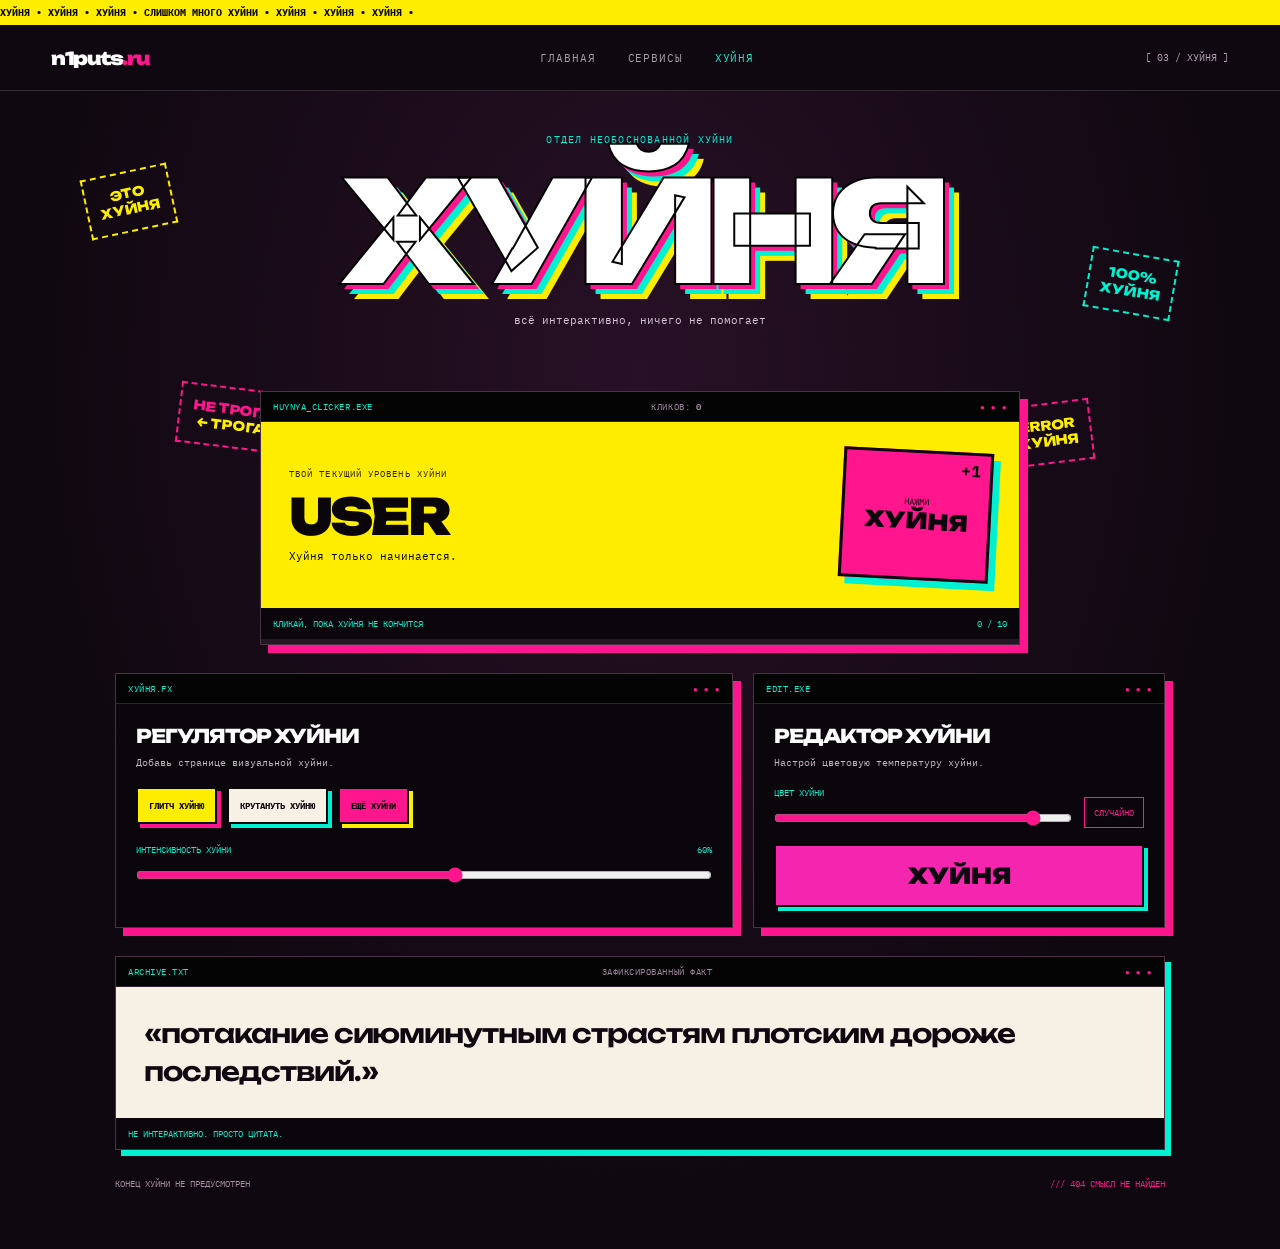
==== huynya/index.html @ 4c7ba5da "redesign v282" ====
<!doctype html>
<html lang="ru">
<head>
  <meta charset="utf-8">
  <meta name="viewport" content="width=device-width,initial-scale=1">
  <meta name="theme-color" content="#100811">
  <title>Хуйня — n1puts.ru</title>
  <link rel="preconnect" href="https://fonts.googleapis.com">
  <link rel="preconnect" href="https://fonts.gstatic.com" crossorigin>
  <link href="https://fonts.googleapis.com/css2?family=Unbounded:wght@400;600;800;900&family=IBM+Plex+Mono:wght@400;500;700&display=swap" rel="stylesheet">
  <link rel="stylesheet" href="/style.css">
  <script src="/huynya.js" defer></script>
</head>
<body class="chaos-page">
  <div class="chaos-ticker"><div>ХУЙНЯ • ХУЙНЯ • ХУЙНЯ • СЛИШКОМ МНОГО ХУЙНИ • ХУЙНЯ • ХУЙНЯ • ХУЙНЯ • </div></div>
  <header class="topbar">
    <a class="wordmark-small" href="/">n1puts<span>.ru</span></a>
    <nav class="nav">
      <a href="/">главная</a><a href="/services/">сервисы</a><a class="active" href="/huynya/">хуйня</a>
    </nav>
    <span class="top-index">[ 03 / ХУЙНЯ ]</span>
  </header>

  <main class="chaos-main">
    <div class="chaos-intro">
      <div class="eyebrow">ОТДЕЛ НЕОБОСНОВАННОЙ ХУЙНИ</div>
      <h1 data-glitch="ХУЙНЯ">ХУЙНЯ</h1>
      <p>всё интерактивно, ничего не помогает</p>
    </div>

    <div class="chaos-stickers" aria-hidden="true">
      <div class="float-sticker sticker-a">ЭТО<br>ХУЙНЯ</div>
      <div class="float-sticker sticker-b">100%<br>ХУЙНЯ</div>
      <div class="float-sticker sticker-c">НЕ ТРОГАЙ<br><span>← ТРОГАЙ</span></div>
      <div class="float-sticker sticker-d">ERROR<br>ХУЙНЯ</div>
    </div>

    <section class="clicker-panel">
      <div class="window-bar"><span>HUYNYA_CLICKER.EXE</span><span class="window-center">КЛИКОВ: <b id="clickCount">0</b></span><span class="window-dot">● ● ●</span></div>
      <div class="clicker-body">
        <div>
          <div class="section-eyebrow">ТВОЙ ТЕКУЩИЙ УРОВЕНЬ ХУЙНИ</div>
          <div class="rank" id="clickRank">USER</div>
          <p id="rankDescription">Хуйня только начинается.</p>
        </div>
        <button id="clickerButton" class="clicker-button" type="button"><span>НАЖМИ</span><strong>ХУЙНЯ</strong><i>+1</i></button>
      </div>
      <div class="clicker-footer"><span>КЛИКАЙ, ПОКА ХУЙНЯ НЕ КОНЧИТСЯ</span><span id="clickProgress">0 / 10</span></div>
      <div class="progress-track"><div id="progressFill"></div></div>
    </section>

    <section class="chaos-controls">
      <div class="control-card">
        <div class="window-bar"><span>ХУЙНЯ.FX</span><span class="window-dot">● ● ●</span></div>
        <div class="control-content">
          <h2>РЕГУЛЯТОР ХУЙНИ</h2>
          <p>Добавь странице визуальной хуйни.</p>
          <div class="control-buttons">
            <button class="button button-yellow" id="glitchButton" type="button">ГЛИТЧ ХУЙНЮ</button>
            <button class="button button-light" id="spinButton" type="button">КРУТАНУТЬ ХУЙНЮ</button>
            <button class="button button-pink" id="partyButton" type="button">ЕЩЁ ХУЙНИ</button>
          </div>
          <label class="range-label" for="chaosRange"><span>ИНТЕНСИВНОСТЬ ХУЙНИ</span><output id="chaosValue">60%</output></label>
          <input id="chaosRange" type="range" min="10" max="100" value="60">
        </div>
      </div>

      <div class="control-card editor-card" id="editorCard">
        <div class="window-bar"><span>EDIT.EXE</span><span class="window-dot">● ● ●</span></div>
        <div class="control-content">
          <h2>РЕДАКТОР ХУЙНИ</h2>
          <p>Настрой цветовую температуру хуйни.</p>
          <div class="editor-row">
            <label>ЦВЕТ ХУЙНИ <input id="hueRange" type="range" min="0" max="360" value="320"></label>
            <button id="randomColor" class="mini-button" type="button">СЛУЧАЙНО</button>
          </div>
          <div class="editor-preview" id="editorPreview">ХУЙНЯ</div>
        </div>
      </div>
    </section>

    <section class="wisdom-panel">
      <div class="window-bar"><span>ARCHIVE.TXT</span><span class="window-center">ЗАФИКСИРОВАННЫЙ ФАКТ</span><span class="window-dot">● ● ●</span></div>
      <blockquote>«потакание сиюминутным страстям плотским дороже последствий.»</blockquote>
      <span class="quote-index">НЕ ИНТЕРАКТИВНО. ПРОСТО ЦИТАТА.</span>
    </section>

    <div class="chaos-bottom">КОНЕЦ ХУЙНИ НЕ ПРЕДУСМОТРЕН <span>/// 404 СМЫСЛ НЕ НАЙДЕН</span></div>
  </main>
</body>
</html>
---- style.css ----
*{box-sizing:border-box}
:root{--bg:#100811;--ink:#120b12;--paper:#f6f0e5;--yellow:#ffed00;--pink:#ff168f;--cyan:#00f0d2;--green:#baff67;--line:rgba(255,255,255,.14);--mono:"IBM Plex Mono",monospace;--display:"Unbounded",sans-serif}
html{scroll-behavior:smooth}
body{margin:0;background:var(--bg);color:#fff;font-family:var(--mono);min-height:100vh}
a{color:inherit;text-decoration:none}
button,input{font:inherit}
button{cursor:pointer}
.topbar{height:66px;border-bottom:1px solid var(--line);display:flex;align-items:center;justify-content:space-between;padding:0 clamp(18px,4vw,64px);gap:24px;position:relative;z-index:10;background:rgba(16,8,17,.92)}
.wordmark-small{font-family:var(--display);font-size:18px;font-weight:900;letter-spacing:-1.5px;white-space:nowrap}
.wordmark-small span,.logo-face span{color:var(--pink)}
.nav{display:flex;gap:clamp(12px,2.5vw,34px);font-size:11px;text-transform:uppercase;letter-spacing:.08em}
.nav a{opacity:.62;transition:opacity .2s,color .2s}
.nav a:hover,.nav a.active{opacity:1;color:var(--cyan)}
.top-index{font-size:10px;color:#b7a5b7;white-space:nowrap}
.home-page{background:radial-gradient(ellipse at 50% 38%,#251024 0%,#100811 60%)}
.home-main{min-height:calc(100vh - 160px);display:flex;flex-direction:column;align-items:center;justify-content:center;padding:72px 20px 46px;text-align:center}
.eyebrow,.section-eyebrow{font-size:10px;letter-spacing:.12em;color:var(--cyan);text-transform:uppercase}
.hero-logo{display:block;position:relative;margin:24px 0 8px;isolation:isolate;transform:rotate(-2deg);transition:transform .35s}
.hero-logo:hover{transform:rotate(1deg) scale(1.025)}
.logo-face,.logo-shadow{font-family:var(--display);font-weight:900;font-size:clamp(48px,10.5vw,132px);letter-spacing:-.09em;line-height:1;white-space:nowrap}
.logo-face{position:relative;z-index:2;color:#fff;-webkit-text-stroke:2px #080508;text-shadow:4px 4px 0 var(--pink),8px 8px 0 var(--cyan),12px 12px 0 var(--yellow)}
.logo-shadow{position:absolute;z-index:1;left:0;top:0;color:var(--yellow);transform:translate(16px,15px);opacity:.95;animation:logoDrift 4s ease-in-out infinite alternate}
@keyframes logoDrift{to{transform:translate(22px,20px) rotate(1deg)}}
.hero-subtitle{font-size:12px;color:#c6b9c8;margin:18px 0 36px}
.meme-window{width:min(660px,100%);border:1px solid #45303f;background:#0b060c;box-shadow:10px 10px 0 var(--pink);text-align:left}
.window-bar{height:30px;display:flex;align-items:center;justify-content:space-between;gap:10px;padding:0 12px;background:#050405;color:var(--cyan);font-size:9px;letter-spacing:.06em;border-bottom:1px solid #32212f}
.window-center{color:#9e879c;text-align:center}
.window-dot{color:var(--pink);font-size:8px;white-space:nowrap}
.meme-stage{height:clamp(230px,34vw,350px);background:#1b101b;display:flex;align-items:center;justify-content:center;overflow:hidden;position:relative}
.meme-stage:before{content:"";position:absolute;inset:0;background-image:linear-gradient(45deg,transparent 49.7%,rgba(255,255,255,.035) 50%,transparent 50.3%);background-size:22px 22px;pointer-events:none}
.meme-stage img{position:relative;max-width:100%;max-height:100%;width:100%;height:100%;object-fit:contain;animation:memeIn .25s ease-out}
@keyframes memeIn{from{opacity:.2;transform:scale(.94) rotate(-1deg)}to{opacity:1;transform:scale(1) rotate(0)}}
.meme-empty{position:relative;display:flex;align-items:center;justify-content:center;flex-direction:column;gap:10px;color:#d2c3d1;font-size:11px}
.empty-mark{font-family:var(--display);font-weight:900;font-size:64px;color:var(--yellow);text-shadow:4px 4px var(--pink)}
.meme-empty code{color:var(--cyan)}
.meme-controls{display:flex;align-items:center;justify-content:space-between;padding:12px;background:#0b060c;border-top:1px solid #32212f}
.meme-counter{font-size:9px;color:#9e879c}
.button{border:2px solid #080508;padding:12px 15px;font-size:10px;font-weight:700;box-shadow:4px 4px 0 var(--pink);transition:transform .15s,box-shadow .15s}
.button:hover{transform:translate(2px,2px);box-shadow:2px 2px 0 var(--pink)}
.button-yellow{background:var(--yellow);color:#0b060c}
.button-light{background:#f6f0e5;color:#0b060c;box-shadow:4px 4px 0 var(--cyan)}
.button-pink{background:var(--pink);color:#0b060c;box-shadow:4px 4px 0 var(--yellow)}
.social-footer{border-top:1px solid var(--pink);padding:20px clamp(18px,4vw,64px);display:flex;align-items:center;justify-content:space-between;gap:20px;flex-wrap:wrap}
.footer-label{font-size:9px;color:#9e879c;letter-spacing:.08em}
.social-links{display:flex;gap:24px;font-size:10px}
.social-links a{color:var(--cyan)}
.social-links a:hover{color:var(--yellow)}
/* Services */
.services-page{background:radial-gradient(ellipse at 50% 20%,#251024 0%,#100811 62%)}
.services-main{width:min(1040px,calc(100% - 40px));margin:64px auto 80px}
.services-heading-row{display:flex;align-items:end;justify-content:space-between;gap:20px;margin:12px 0 28px}
.services-heading-row h1{font:900 clamp(36px,6vw,68px)/1 var(--display);letter-spacing:-.075em;margin:0}
.services-heading-row h1 span{font-size:14px;color:var(--pink);vertical-align:top;letter-spacing:0}
.services-count{font-size:10px;color:#b7a5b7;padding-bottom:6px}
.service-grid{display:grid;grid-template-columns:repeat(3,minmax(0,1fr));gap:16px}
.service-card{display:flex;flex-direction:column;align-items:flex-start;position:relative;min-height:178px;padding:18px;border:3px solid #080508;color:#100811;box-shadow:7px 7px 0 #050405;transition:transform .18s,box-shadow .18s;overflow:hidden}
.service-card:hover{transform:translate(-3px,-3px) rotate(-.4deg);box-shadow:10px 10px 0 var(--pink)}
.card-yellow{background:linear-gradient(135deg,#fff000,#ffd800)}.card-cyan{background:linear-gradient(135deg,#00f2d2,#00d4b8)}.card-pink{background:linear-gradient(135deg,#ffb2d7,#ff8fc9)}.card-green{background:linear-gradient(135deg,#caff85,#a6ff6a)}.card-purple{background:linear-gradient(135deg,#d5b3ff,#b99bff)}.card-orange{background:linear-gradient(135deg,#ffad81,#ff8c63)}
.card-number{font-size:8px;font-weight:700;letter-spacing:.04em}
.service-icon{width:32px;height:32px;object-fit:contain;margin:16px 0 8px}
.service-card h2{font:800 20px/1.15 var(--display);letter-spacing:-.06em;margin:0 0 9px}
.service-card p{font-size:10px;margin:0;max-width:85%;line-height:1.5}
.card-arrow{position:absolute;right:15px;bottom:12px;font-size:20px}
.services-bottomline{display:flex;justify-content:space-between;border-top:1px solid rgba(255,255,255,.35);padding-top:14px;margin-top:24px;font-size:9px;color:#b7a5b7}
/* Chaos page */
.chaos-page{overflow-x:hidden;background:radial-gradient(ellipse at 50% 30%,#281026 0%,#100811 66%)}
.chaos-ticker{height:25px;overflow:hidden;background:var(--yellow);color:#0b060c;font-size:10px;font-weight:700;display:flex;align-items:center;white-space:nowrap}
.chaos-ticker div{min-width:max-content;animation:ticker 18s linear infinite}
@keyframes ticker{to{transform:translateX(-35%)}}
.chaos-main{width:min(1050px,calc(100% - 36px));margin:42px auto 60px;position:relative}
.chaos-intro{text-align:center;position:relative;z-index:1}
.chaos-intro h1{font:900 clamp(58px,12vw,142px)/1 var(--display);letter-spacing:-.1em;margin:14px 0 4px;color:#fff;-webkit-text-stroke:2px #050405;text-shadow:5px 5px 0 var(--pink),10px 10px 0 var(--cyan),15px 15px 0 var(--yellow);animation:titleJitter 5s steps(1) infinite}
.chaos-intro p{font-size:11px;color:#d6c7d6}
@keyframes titleJitter{0%,94%,100%{transform:translate(0)}95%{transform:translate(3px,-2px) skew(-2deg)}97%{transform:translate(-3px,1px) skew(2deg)}}
.chaos-stickers{pointer-events:none;position:absolute;inset:20px 0 auto;height:310px}
.float-sticker{position:absolute;border:2px dashed;font:800 13px/1.2 var(--display);padding:13px 12px;text-align:center;animation:stickerFloat 4s ease-in-out infinite alternate}
.sticker-a{left:-30px;top:18px;color:var(--yellow);border-color:var(--yellow);transform:rotate(-12deg)}
.sticker-b{right:-10px;top:100px;color:var(--cyan);border-color:var(--cyan);transform:rotate(10deg);animation-delay:-1.5s}
.sticker-c{left:6%;top:235px;color:var(--pink);border-color:var(--pink);transform:rotate(7deg);animation-delay:-2s}
.sticker-c span{color:var(--yellow)}
.sticker-d{right:7%;top:250px;color:var(--yellow);border-color:var(--pink);transform:rotate(-7deg);animation-delay:-.5s}
@keyframes stickerFloat{to{translate:0 -14px;rotate:3deg}}
.clicker-panel,.control-card,.wisdom-panel{border:1px solid #4a3144;background:#0a060b;box-shadow:8px 8px 0 var(--pink)}
.clicker-panel{position:relative;margin:64px auto 26px;max-width:760px;z-index:2}
.clicker-body{display:flex;align-items:center;justify-content:space-between;gap:24px;padding:28px;background:var(--yellow);color:#0b060c;min-height:180px}
.clicker-body .section-eyebrow{color:#332500;font-size:9px}
.rank{font:900 clamp(28px,5vw,50px)/1 var(--display);letter-spacing:-.07em;margin:12px 0 8px}
.clicker-body p{font-size:11px;margin:0}
.clicker-button{border:3px solid #0b060c;background:var(--pink);color:#0b060c;min-width:150px;min-height:130px;display:flex;flex-direction:column;align-items:center;justify-content:center;position:relative;box-shadow:7px 7px 0 var(--cyan);transform:rotate(3deg);transition:transform .15s}
.clicker-button:hover{transform:rotate(-3deg) scale(1.04)}
.clicker-button:active{transform:scale(.94)}
.clicker-button span{font-size:9px}
.clicker-button strong{font:900 22px var(--display)}
.clicker-button i{position:absolute;right:9px;top:5px;font-style:normal;font-weight:700}
.clicker-footer{display:flex;justify-content:space-between;padding:10px 12px;font-size:9px;color:var(--cyan)}
.progress-track{height:5px;background:#251723}.progress-track div{height:100%;width:0;background:var(--yellow);transition:width .2s}
.chaos-controls{display:grid;grid-template-columns:1.2fr .8fr;gap:20px;margin:28px 0}
.control-content{padding:20px}
.control-content h2{font:800 19px var(--display);letter-spacing:-.06em;margin:0 0 8px}
.control-content p{font-size:10px;color:#c6b7c6;margin:0 0 18px}
.control-buttons{display:flex;flex-wrap:wrap;gap:10px}
.control-buttons .button{font-size:9px;padding:11px}
.range-label{display:flex;justify-content:space-between;font-size:9px;color:var(--cyan);margin-top:20px}
input[type=range]{width:100%;accent-color:var(--pink);margin:12px 0 0}
.editor-row{display:flex;align-items:end;gap:12px}
.editor-row label{font-size:9px;flex:1;color:var(--cyan)}
.mini-button{border:1px solid var(--pink);background:transparent;color:var(--pink);font-size:9px;padding:9px}
.editor-preview{margin-top:16px;padding:16px;text-align:center;background:hsl(320 90% 55%);color:#100811;font:900 22px var(--display);border:2px solid #050405;box-shadow:4px 4px 0 var(--cyan);transition:background .2s}
.wisdom-panel{margin:28px 0 0;box-shadow:6px 6px 0 var(--cyan)}
.wisdom-panel blockquote{font:600 clamp(17px,2.6vw,26px)/1.45 var(--display);letter-spacing:-.04em;margin:0;padding:28px;background:#f6f0e5;color:#100811}
.quote-index{display:block;padding:10px 12px;font-size:9px;color:var(--cyan)}
.chaos-bottom{display:flex;justify-content:space-between;gap:12px;flex-wrap:wrap;margin-top:28px;font-size:9px;color:#a58e9f}
.chaos-bottom span{color:var(--pink)}
body.glitch-mode{animation:bodyGlitch .18s steps(2) infinite}
@keyframes bodyGlitch{0%{filter:hue-rotate(0deg)}50%{filter:hue-rotate(80deg) contrast(1.3)}100%{filter:hue-rotate(-40deg)}}
body.party-mode:after{content:"ХУЙНЯ";position:fixed;inset:0;z-index:999;pointer-events:none;display:grid;place-items:center;font:900 18vw var(--display);color:rgba(255,22,143,.13);transform:rotate(-18deg);animation:partyPulse .5s alternate infinite}
@keyframes partyPulse{to{transform:rotate(18deg) scale(1.1);color:rgba(0,240,210,.16)}}
@media(max-width:760px){.topbar{padding:0 16px;gap:12px}.top-index{display:none}.nav{margin-left:auto;gap:14px;font-size:9px}.wordmark-small{font-size:15px}.service-grid{grid-template-columns:repeat(2,minmax(0,1fr));gap:12px}.service-card{min-height:165px;padding:14px}.service-card h2{font-size:17px}.services-main{margin-top:40px}.chaos-stickers{opacity:.6}.sticker-a{left:-6px}.sticker-b{right:-6px}.chaos-controls{grid-template-columns:1fr}.clicker-body{padding:20px}.clicker-button{min-width:120px;min-height:112px}.clicker-body .section-eyebrow{max-width:240px}.social-footer{justify-content:center;text-align:center}.social-links{width:100%;justify-content:center}}
@media(max-width:440px){.nav{gap:9px}.nav a{font-size:8px}.wordmark-small{font-size:13px}.home-main{padding-top:55px}.hero-subtitle{font-size:10px}.meme-stage{height:240px}.services-heading-row h1{font-size:34px}.service-grid{grid-template-columns:1fr}.service-card{min-height:155px}.clicker-body{align-items:flex-start;flex-direction:column}.clicker-button{align-self:center;width:100%;min-height:90px}.chaos-stickers{display:none}.chaos-main{margin-top:34px}}
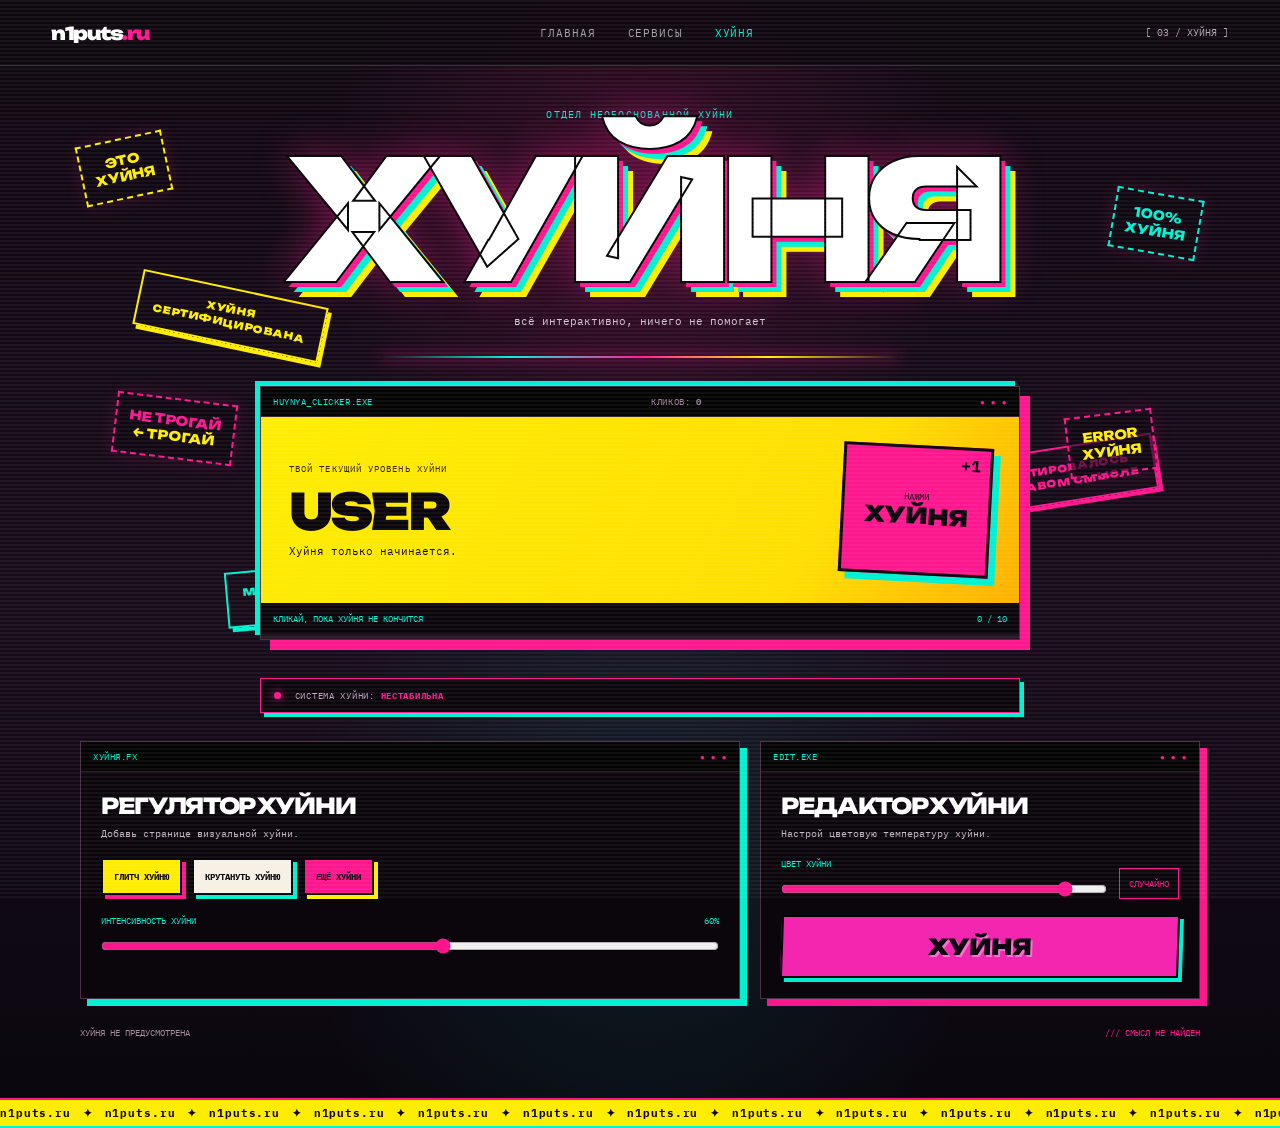
==== commit 840e8974: "redesign ????" ====
--- a/huynya/index.html
+++ b/huynya/index.html
@@ -12,7 +12,6 @@
   <script src="/huynya.js" defer></script>
 </head>
 <body class="chaos-page">
-  <div class="chaos-ticker"><div>ХУЙНЯ • ХУЙНЯ • ХУЙНЯ • СЛИШКОМ МНОГО ХУЙНИ • ХУЙНЯ • ХУЙНЯ • ХУЙНЯ • </div></div>
   <header class="topbar">
     <a class="wordmark-small" href="/">n1puts<span>.ru</span></a>
     <nav class="nav">
@@ -28,6 +27,12 @@
       <p>всё интерактивно, ничего не помогает</p>
     </div>
 
+    <div class="chaos-scanline" aria-hidden="true"></div>
+    <div class="chaos-stamps" aria-hidden="true">
+      <span class="stamp stamp-1">ХУЙНЯ<br>СЕРТИФИЦИРОВАНА</span>
+      <span class="stamp stamp-2">НЕ ТЕСТИРОВАЛОСЬ<br>НА ЗДРАВОМ СМЫСЛЕ</span>
+      <span class="stamp stamp-3">MAXIMUM<br>ХУЙНЯ</span>
+    </div>
     <div class="chaos-stickers" aria-hidden="true">
       <div class="float-sticker sticker-a">ЭТО<br>ХУЙНЯ</div>
       <div class="float-sticker sticker-b">100%<br>ХУЙНЯ</div>
@@ -49,6 +54,7 @@
       <div class="progress-track"><div id="progressFill"></div></div>
     </section>
 
+    <div class="chaos-alert" id="chaosAlert" aria-live="polite"><span class="alert-led"></span> СИСТЕМА ХУЙНИ: <strong>НЕСТАБИЛЬНА</strong></div>
     <section class="chaos-controls">
       <div class="control-card">
         <div class="window-bar"><span>ХУЙНЯ.FX</span><span class="window-dot">● ● ●</span></div>
@@ -79,13 +85,10 @@
       </div>
     </section>
 
-    <section class="wisdom-panel">
-      <div class="window-bar"><span>ARCHIVE.TXT</span><span class="window-center">ЗАФИКСИРОВАННЫЙ ФАКТ</span><span class="window-dot">● ● ●</span></div>
-      <blockquote>«потакание сиюминутным страстям плотским дороже последствий.»</blockquote>
-      <span class="quote-index">НЕ ИНТЕРАКТИВНО. ПРОСТО ЦИТАТА.</span>
-    </section>
 
-    <div class="chaos-bottom">КОНЕЦ ХУЙНИ НЕ ПРЕДУСМОТРЕН <span>/// 404 СМЫСЛ НЕ НАЙДЕН</span></div>
+
+    <div class="chaos-bottom">ХУЙНЯ НЕ ПРЕДУСМОТРЕНА <span>/// СМЫСЛ НЕ НАЙДЕН</span></div>
   </main>
+  <div class="bottom-ticker" aria-hidden="true"><div>n1puts.ru　✦　n1puts.ru　✦　n1puts.ru　✦　n1puts.ru　✦　n1puts.ru　✦　n1puts.ru　✦　n1puts.ru　✦　n1puts.ru　✦　n1puts.ru　✦　n1puts.ru　✦　n1puts.ru　✦　n1puts.ru　✦　n1puts.ru　✦　n1puts.ru　✦　n1puts.ru　✦　n1puts.ru　✦　n1puts.ru　✦　n1puts.ru　✦　</div></div>
 </body>
 </html>
--- a/style.css
+++ b/style.css
@@ -117,3 +117,64 @@
 @keyframes partyPulse{to{transform:rotate(18deg) scale(1.1);color:rgba(0,240,210,.16)}}
 @media(max-width:760px){.topbar{padding:0 16px;gap:12px}.top-index{display:none}.nav{margin-left:auto;gap:14px;font-size:9px}.wordmark-small{font-size:15px}.service-grid{grid-template-columns:repeat(2,minmax(0,1fr));gap:12px}.service-card{min-height:165px;padding:14px}.service-card h2{font-size:17px}.services-main{margin-top:40px}.chaos-stickers{opacity:.6}.sticker-a{left:-6px}.sticker-b{right:-6px}.chaos-controls{grid-template-columns:1fr}.clicker-body{padding:20px}.clicker-button{min-width:120px;min-height:112px}.clicker-body .section-eyebrow{max-width:240px}.social-footer{justify-content:center;text-align:center}.social-links{width:100%;justify-content:center}}
 @media(max-width:440px){.nav{gap:9px}.nav a{font-size:8px}.wordmark-small{font-size:13px}.home-main{padding-top:55px}.hero-subtitle{font-size:10px}.meme-stage{height:240px}.services-heading-row h1{font-size:34px}.service-grid{grid-template-columns:1fr}.service-card{min-height:155px}.clicker-body{align-items:flex-start;flex-direction:column}.clicker-button{align-self:center;width:100%;min-height:90px}.chaos-stickers{display:none}.chaos-main{margin-top:34px}}
+
+
+/* V4: neon-noir / Hotline-inspired treatment */
+:root{--miami-pink:#ff2b9d;--miami-cyan:#00f5e9;--miami-orange:#ff7138}
+body.home-page,body.chaos-page{background:
+  radial-gradient(ellipse at 50% 18%,rgba(255,28,143,.15),transparent 34%),
+  radial-gradient(ellipse at 50% 75%,rgba(0,245,233,.09),transparent 38%),
+  linear-gradient(180deg,#100811 0%,#180b1b 55%,#09070d 100%)}
+.home-main{position:relative;isolation:isolate;overflow:hidden}
+.home-main:before{content:"";position:absolute;inset:0;z-index:-2;opacity:.22;background:repeating-linear-gradient(0deg,transparent 0 3px,rgba(255,255,255,.06) 4px,transparent 5px);pointer-events:none}
+.home-main:after{content:"";position:absolute;left:50%;top:calc(50% - 210px);width:min(560px,75vw);height:min(560px,75vw);border-radius:50%;transform:translateX(-50%);z-index:-3;background:repeating-linear-gradient(180deg,#ff4eaa 0 4px,transparent 5px 13px);mask-image:linear-gradient(to bottom,black 0%,black 42%,transparent 70%);opacity:.2;filter:blur(.4px);pointer-events:none}
+.sun-disc{position:absolute;width:clamp(190px,29vw,370px);height:clamp(190px,29vw,370px);border-radius:50%;left:50%;top:clamp(15px,5vh,65px);transform:translateX(-50%);z-index:-1;background:linear-gradient(180deg,#ffef00 0%,#ff8a35 42%,#ff168f 72%);opacity:.8;mask-image:linear-gradient(to bottom,black 0%,black 54%,transparent 54%,transparent 59%,black 59%,black 64%,transparent 64%,transparent 69%,black 69%,black 74%,transparent 74%,transparent 79%,black 79%,black 84%,transparent 84%);filter:drop-shadow(0 0 28px rgba(255,22,143,.22))}
+.hero-logo{margin-top:clamp(42px,7vh,90px)}
+.logo-face{font-size:clamp(48px,10.5vw,132px);text-shadow:4px 4px 0 var(--pink),8px 8px 0 var(--cyan),12px 12px 0 var(--yellow),0 0 28px rgba(255,22,143,.35)}
+.logo-shadow{animation:logoDrift 2.8s ease-in-out infinite alternate}
+.home-side-label{position:absolute;top:30%;font-size:9px;line-height:1.7;color:var(--cyan);letter-spacing:.1em;border:1px solid currentColor;padding:10px;opacity:.72;transform:rotate(-8deg)}
+.side-left{left:clamp(8px,5vw,70px)}.side-right{right:clamp(8px,5vw,70px);color:var(--pink);transform:rotate(7deg);text-align:right}
+.meme-window{position:relative}
+.meme-window:before{content:"";position:absolute;inset:-7px 7px 7px -7px;border:1px solid rgba(0,245,233,.5);z-index:-1;pointer-events:none}
+.meme-stage{background:linear-gradient(135deg,#160b19,#261027 50%,#0b1820)}
+.meme-controls{background:linear-gradient(90deg,#09060c,#170b17)}
+.social-footer{background:#09070d}
+.bottom-ticker{height:30px;overflow:hidden;background:var(--yellow);color:#100811;display:flex;align-items:center;white-space:nowrap;border-top:2px solid var(--pink);border-bottom:2px solid var(--cyan);font:800 11px var(--mono);letter-spacing:.08em;position:relative;z-index:5}
+.bottom-ticker div{min-width:max-content;animation:bottomTicker 24s linear infinite}
+@keyframes bottomTicker{to{transform:translateX(-50%)}}
+.services-page .bottom-ticker{margin-top:45px}
+.chaos-page .bottom-ticker{margin-top:40px}
+.chaos-page{background:
+  radial-gradient(ellipse at 50% 20%,rgba(255,22,143,.2),transparent 38%),
+  radial-gradient(ellipse at 80% 60%,rgba(0,240,210,.11),transparent 30%),
+  repeating-linear-gradient(0deg,transparent 0 3px,rgba(255,255,255,.025) 4px,transparent 5px),
+  #100811}
+.chaos-main{width:min(1120px,calc(100% - 36px))}
+.chaos-intro h1{font-size:clamp(64px,14vw,168px);text-shadow:5px 5px 0 var(--pink),10px 10px 0 var(--cyan),15px 15px 0 var(--yellow),0 0 42px rgba(255,22,143,.45)}
+.chaos-intro:after{content:"";display:block;width:min(520px,80%);height:2px;margin:28px auto;background:linear-gradient(90deg,transparent,var(--cyan),var(--pink),var(--yellow),transparent);box-shadow:0 0 14px var(--pink)}
+.chaos-stickers{height:390px}
+.float-sticker{box-shadow:0 0 18px rgba(255,22,143,.16);background:rgba(16,8,17,.6)}
+.sticker-a{left:0;top:10px}.sticker-b{right:0;top:65px}.sticker-c{left:3%;top:270px}.sticker-d{right:4%;top:285px}
+.chaos-scanline{position:fixed;inset:0;pointer-events:none;z-index:20;opacity:.09;background:repeating-linear-gradient(0deg,transparent 0 2px,#fff 3px,transparent 4px);mix-blend-mode:screen}
+.chaos-stamps{position:absolute;inset:160px 0 auto;height:390px;pointer-events:none}
+.stamp{position:absolute;display:block;padding:12px 15px;border:2px solid;font:900 10px/1.4 var(--display);text-align:center;letter-spacing:.08em;box-shadow:4px 4px 0 currentColor;animation:stampWobble 3.2s ease-in-out infinite alternate}
+.stamp-1{left:5%;top:20px;color:var(--yellow);transform:rotate(12deg)}
+.stamp-2{right:4%;top:180px;color:var(--pink);transform:rotate(-9deg);animation-delay:-1.4s}
+.stamp-3{left:13%;top:300px;color:var(--cyan);transform:rotate(-5deg);animation-delay:-2s}
+@keyframes stampWobble{to{translate:0 -11px;rotate:4deg}}
+.chaos-alert{max-width:760px;margin:38px auto 0;padding:11px 13px;border:1px solid var(--pink);background:#0b060c;color:#bca6bb;font-size:9px;letter-spacing:.08em;box-shadow:4px 4px 0 var(--cyan)}
+.chaos-alert strong{color:var(--pink)}
+.alert-led{display:inline-block;width:7px;height:7px;border-radius:50%;background:var(--pink);margin-right:8px;box-shadow:0 0 10px var(--pink);animation:ledBlink .7s steps(2) infinite}
+@keyframes ledBlink{50%{opacity:.2}}
+.clicker-panel{margin-top:24px;box-shadow:10px 10px 0 var(--pink),-5px -5px 0 var(--cyan)}
+.clicker-body{background:linear-gradient(120deg,#ffed00 0%,#ffdf00 72%,#ffb000 100%)}
+.control-card{box-shadow:7px 7px 0 var(--cyan)}
+.control-card:nth-child(2){box-shadow:7px 7px 0 var(--pink)}
+.control-content h2{font-size:clamp(16px,2vw,22px)}
+.editor-preview{text-shadow:2px 2px 0 rgba(255,255,255,.35);transform:skew(-2deg)}
+body.glitch-mode .chaos-main{animation:violentGlitch .12s steps(2) infinite}
+@keyframes violentGlitch{0%{transform:translate(0)}25%{transform:translate(3px,-2px)}50%{transform:translate(-4px,1px)}75%{transform:translate(1px,3px)}}
+body.party-mode .chaos-intro h1{animation:partyTitle .15s steps(2) infinite}
+@keyframes partyTitle{0%{transform:translate(-4px,2px) skew(-5deg);filter:hue-rotate(0)}50%{transform:translate(4px,-2px) skew(5deg);filter:hue-rotate(150deg)}100%{transform:translate(0);filter:hue-rotate(300deg)}}
+@media(max-width:760px){.home-side-label{display:none}.sun-disc{top:18px}.chaos-stamps{opacity:.45}.stamp-1{left:0}.stamp-2{right:0}}
+@media(max-width:440px){.chaos-stamps{display:none}.chaos-stickers{height:280px}.chaos-intro h1{font-size:58px}.home-main:after{top:30px}}
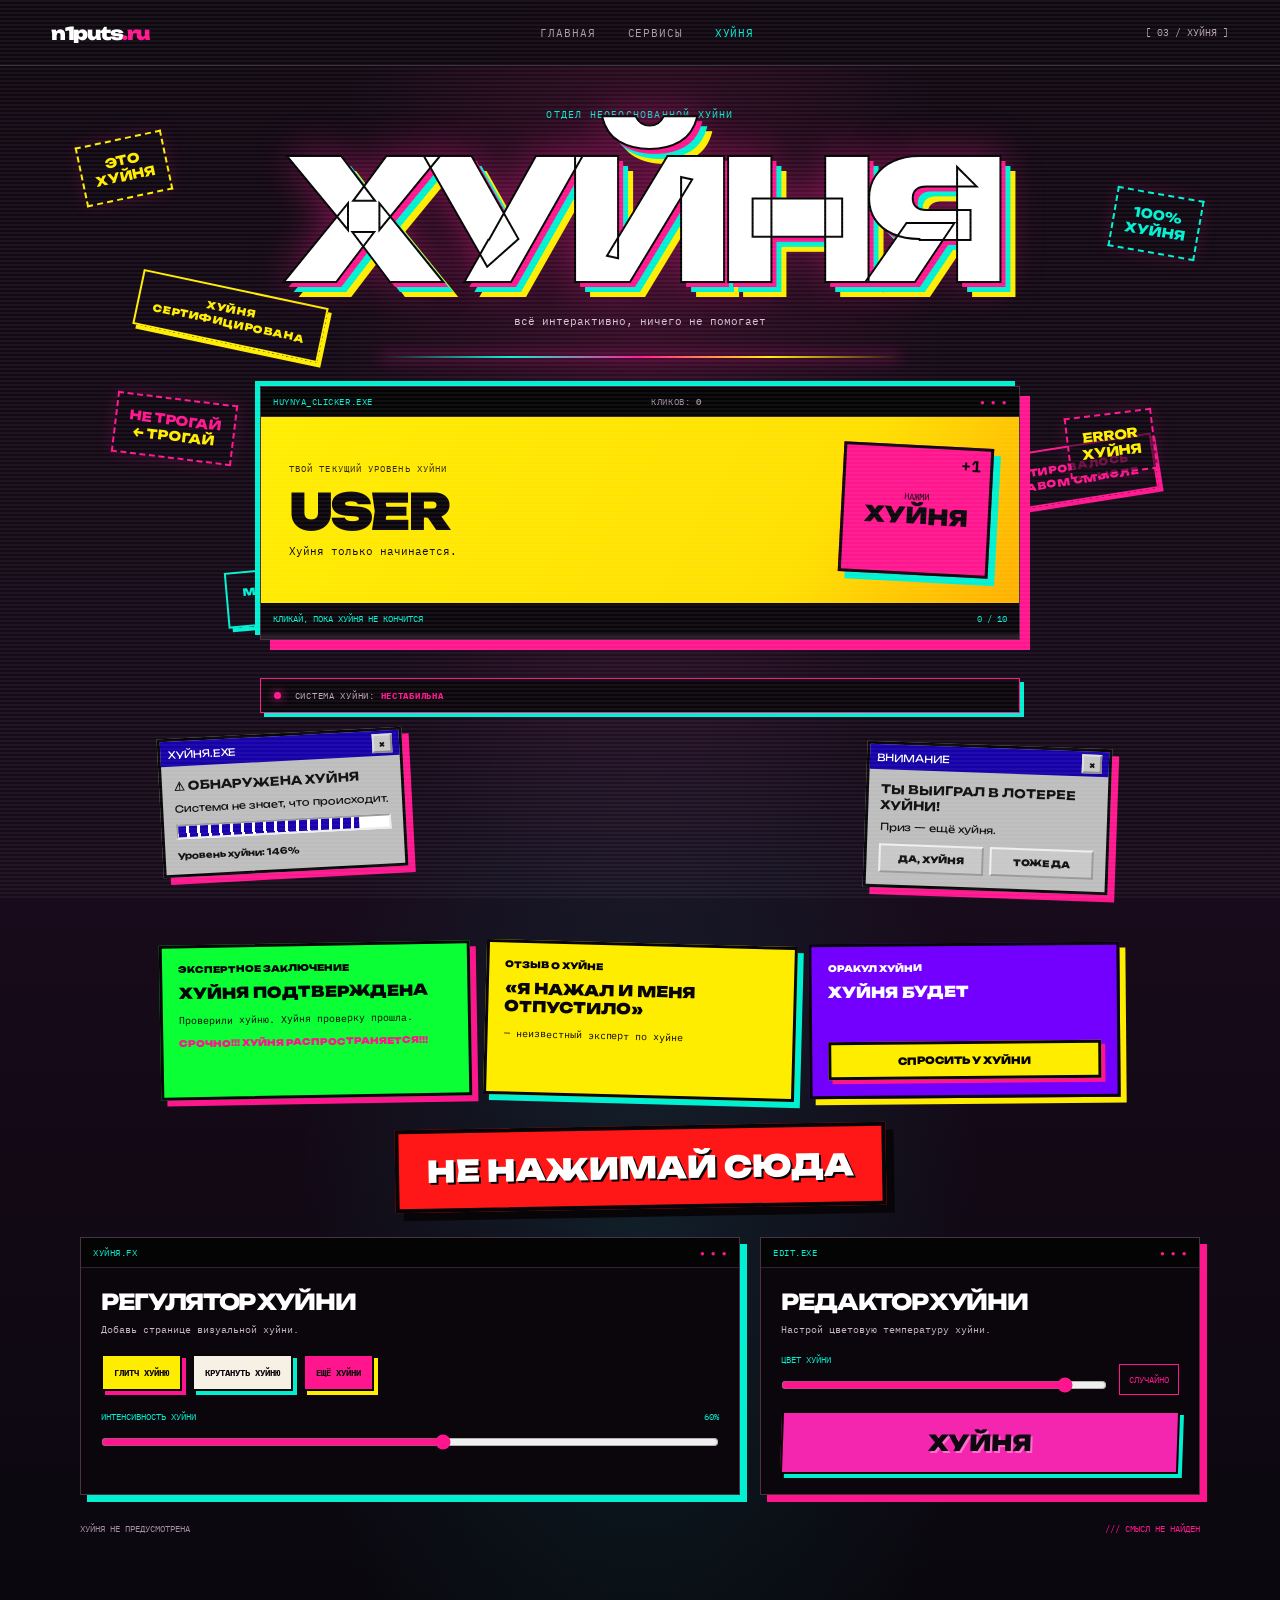
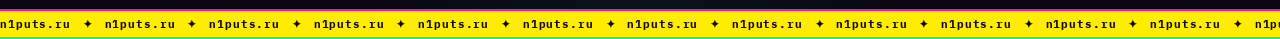
==== commit 637812d6: "redesign ???,," ====
--- a/huynya/index.html
+++ b/huynya/index.html
@@ -55,6 +55,23 @@
     </section>
 
     <div class="chaos-alert" id="chaosAlert" aria-live="polite"><span class="alert-led"></span> СИСТЕМА ХУЙНИ: <strong>НЕСТАБИЛЬНА</strong></div>
+    <section class="popup-zone" aria-label="Всплывающая хуйня">
+      <div class="fake-popup popup-one" id="popupOne">
+        <div class="popup-title"><span>ХУЙНЯ.EXE</span><button type="button" class="popup-close" aria-label="Закрыть">×</button></div>
+        <div class="popup-body"><strong>⚠ ОБНАРУЖЕНА ХУЙНЯ</strong><p>Система не знает, что происходит.</p><div class="fake-progress"><span></span></div><small>Уровень хуйни: 146%</small></div>
+      </div>
+      <div class="fake-popup popup-two" id="popupTwo">
+        <div class="popup-title"><span>ВНИМАНИЕ</span><button type="button" class="popup-close" aria-label="Закрыть">×</button></div>
+        <div class="popup-body"><strong>ТЫ ВЫИГРАЛ В ЛОТЕРЕЕ ХУЙНИ!</strong><p>Приз — ещё хуйня.</p><div class="popup-actions"><button type="button" class="popup-confirm">ДА, ХУЙНЯ</button><button type="button" class="popup-confirm">ТОЖЕ ДА</button></div></div>
+      </div>
+      <div class="pop-message" id="popMessage">ХУЙНЯ ДИСПИК ХУЙНЯ</div>
+    </section>
+    <section class="chaos-extra-grid">
+      <article class="chaos-note note-green"><small>ЭКСПЕРТНОЕ ЗАКЛЮЧЕНИЕ</small><strong>ХУЙНЯ ПОДТВЕРЖДЕНА</strong><p>Проверили хуйню. Хуйня проверку прошла.</p><em>СРОЧНО!!! ХУЙНЯ РАСПРОСТРАНЯЕТСЯ!!!</em></article>
+      <article class="chaos-note note-yellow"><small>ОТЗЫВ О ХУЙНЕ</small><strong>«Я НАЖАЛ И МЕНЯ ОТПУСТИЛО»</strong><p>— неизвестный эксперт по хуйне</p></article>
+      <article class="chaos-note note-purple"><small>ОРАКУЛ ХУЙНИ</small><strong id="oracleText">ХУЙНЯ БУДЕТ</strong><button id="oracleButton" type="button">СПРОСИТЬ У ХУЙНИ</button></article>
+    </section>
+    <button class="big-red-button" id="dontPress" type="button">НЕ НАЖИМАЙ СЮДА</button>
     <section class="chaos-controls">
       <div class="control-card">
         <div class="window-bar"><span>ХУЙНЯ.FX</span><span class="window-dot">● ● ●</span></div>
--- a/style.css
+++ b/style.css
@@ -178,3 +178,64 @@
 @keyframes partyTitle{0%{transform:translate(-4px,2px) skew(-5deg);filter:hue-rotate(0)}50%{transform:translate(4px,-2px) skew(5deg);filter:hue-rotate(150deg)}100%{transform:translate(0);filter:hue-rotate(300deg)}}
 @media(max-width:760px){.home-side-label{display:none}.sun-disc{top:18px}.chaos-stamps{opacity:.45}.stamp-1{left:0}.stamp-2{right:0}}
 @media(max-width:440px){.chaos-stamps{display:none}.chaos-stickers{height:280px}.chaos-intro h1{font-size:58px}.home-main:after{top:30px}}
+
+
+/* V5 fixes: homepage breathing room; remove background props; more interactive chaos */
+.home-main{padding-top:34px;padding-bottom:42px;min-height:calc(100vh - 160px);gap:0;overflow:hidden}
+.home-main:after{display:none!important}
+.home-main:before{opacity:.08}
+.home-main .hero-logo{margin-top:4px;margin-bottom:16px;z-index:2}
+.home-main .logo-face,.home-main .logo-shadow{font-size:clamp(50px,9vw,112px)}
+.home-main .meme-window{margin-top:4px;z-index:3;width:min(660px,100%)}
+.home-main .meme-stage{height:clamp(190px,28vw,300px)}
+.home-side-label,.sun-disc{display:none!important}
+.home-page{background:radial-gradient(ellipse at 50% 28%,#241023 0%,#100811 62%)!important}
+.home-main:before{background-image:none!important}
+.home-main .hero-logo{transform:rotate(-2deg) translateY(-6px)}
+/* On the chaos page, deliberate overlapping windows and constant motion */
+.popup-zone{position:relative;max-width:1000px;height:190px;margin:12px auto 8px;z-index:5;pointer-events:none}
+.fake-popup{position:absolute;width:245px;background:#bdbdbd;color:#101010;border:3px solid #080508;box-shadow:7px 7px 0 var(--pink);font-family:var(--display);font-size:11px;pointer-events:auto;animation:popupDrift 3.8s ease-in-out infinite alternate}
+.popup-one{left:2%;top:8px;transform:rotate(-3deg);border-color:#080508}
+.popup-two{right:3%;top:20px;transform:rotate(2deg);animation-delay:-1.6s}
+.popup-title{height:25px;background:#1600a8;color:white;display:flex;align-items:center;justify-content:space-between;padding:0 7px;font-size:10px}
+.popup-close{border:2px outset #ddd;background:#c7c7c7;color:#111;font-weight:900;width:20px;height:19px;line-height:12px;padding:0}
+.popup-body{padding:12px}
+.popup-body strong{font-size:12px;line-height:1.3;display:block}
+.popup-body p{margin:7px 0;font-size:10px;line-height:1.4}
+.popup-body small{font-size:9px;font-weight:700}
+.fake-progress{height:15px;background:#fff;border:2px inset #eee;margin:9px 0}
+.fake-progress span{display:block;height:100%;width:86%;background:repeating-linear-gradient(90deg,#1800ad 0 8px,#fff 8px 11px);animation:progressChaos 1.4s steps(6) infinite}
+@keyframes progressChaos{50%{width:100%}100%{width:62%}}
+.popup-actions{display:flex;gap:6px;margin-top:10px}
+.popup-confirm{flex:1;padding:7px 3px;border:2px outset #eee;background:#c8c8c8;color:#111;font:900 9px var(--display)}
+@keyframes popupDrift{to{translate:0 -12px;rotate:2deg}}
+.popup-dismissed{opacity:0;transform:scale(.1) rotate(30deg)!important;transition:all .25s}
+.popup-reappear{animation:popupReappear .4s cubic-bezier(.2,1.8,.4,1)}
+@keyframes popupReappear{from{opacity:0;transform:scale(.2) rotate(-20deg)}to{opacity:1;transform:scale(1)}}
+.popup-shake{animation:popupShake .1s steps(2) 6!important}
+.popup-attention{animation:popupShake .1s steps(2) 10!important}
+@keyframes popupShake{0%{translate:-4px 1px}50%{translate:5px -2px}100%{translate:-2px 3px}}
+.pop-message{position:absolute;left:40%;top:50%;z-index:6;pointer-events:none;background:var(--cyan);color:#09070d;border:3px solid #09070d;box-shadow:5px 5px 0 var(--pink);padding:8px 11px;font:900 12px var(--display);transform:rotate(var(--tilt,-4deg));opacity:0}
+.message-pop{animation:messageFly 2.4s ease-out forwards}
+@keyframes messageFly{0%{opacity:0;scale:.1;rotate:-30deg}15%{opacity:1;scale:1.15}30%{scale:1;rotate:var(--tilt,-4deg)}75%{opacity:1}100%{opacity:0;translate:0 -45px}}
+.chaos-extra-grid{display:grid;grid-template-columns:repeat(3,minmax(0,1fr));gap:14px;margin:28px auto;max-width:960px;position:relative;z-index:2}
+.chaos-note{min-height:155px;padding:16px;border:3px solid #080508;box-shadow:6px 6px 0 var(--pink);display:flex;flex-direction:column;gap:10px;transform:rotate(-1deg);animation:noteHover 3s ease-in-out infinite alternate}
+.chaos-note:nth-child(2){transform:rotate(1.5deg);animation-delay:-1.4s;box-shadow:6px 6px 0 var(--cyan)}
+.chaos-note:nth-child(3){transform:rotate(-.5deg);animation-delay:-2s;box-shadow:6px 6px 0 var(--yellow)}
+@keyframes noteHover{to{translate:0 -8px;rotate:1.5deg}}
+.chaos-note small{font:900 9px var(--display)}
+.chaos-note strong{font:900 15px/1.2 var(--display)}
+.chaos-note p{font-size:10px;line-height:1.5;margin:0}
+.chaos-note em{font:900 9px var(--display);font-style:normal}
+.note-green{background:#0aff35;color:#050505}.note-green em{color:#ff168f}
+.note-yellow{background:#ffed00;color:#080508}.note-purple{background:#7300ff;color:#fff}
+.note-purple button{margin-top:auto;background:var(--yellow);color:#080508;border:3px solid #080508;box-shadow:4px 4px 0 var(--pink);padding:10px 7px;font:900 10px var(--display)}
+.big-red-button{display:block;position:relative;z-index:3;margin:26px auto 10px;padding:19px 28px;background:#ff1717;color:#fff;border:4px solid #080508;box-shadow:8px 8px 0 #080508;font:900 clamp(18px,3vw,30px) var(--display);text-shadow:2px 2px #080508;transform:rotate(-1deg);animation:redButtonPulse 1.2s steps(2) infinite}
+.big-red-button:hover{transform:rotate(2deg) scale(1.04)}
+@keyframes redButtonPulse{50%{box-shadow:8px 8px 0 var(--yellow);filter:saturate(1.5)}}
+.chaos-page .chaos-main{padding-bottom:15px}
+.chaos-page .chaos-alert{animation:alertPulse 1.8s ease-in-out infinite}
+@keyframes alertPulse{50%{box-shadow:4px 4px 0 var(--pink);border-color:var(--cyan)}}
+.chaos-page .chaos-ticker{display:none!important}
+@media(max-width:760px){.popup-zone{height:270px}.popup-one{left:0;top:0}.popup-two{right:0;top:120px}.chaos-extra-grid{grid-template-columns:1fr}.chaos-note{min-height:120px}.pop-message{max-width:80vw;font-size:10px}.home-main .meme-stage{height:220px}}
+@media(max-width:440px){.popup-zone{height:290px}.fake-popup{width:220px}.popup-one{left:-2px}.popup-two{right:-2px;top:130px}.home-main .hero-logo{margin-top:12px}.home-main .logo-face,.home-main .logo-shadow{font-size:clamp(45px,12vw,70px)}}
